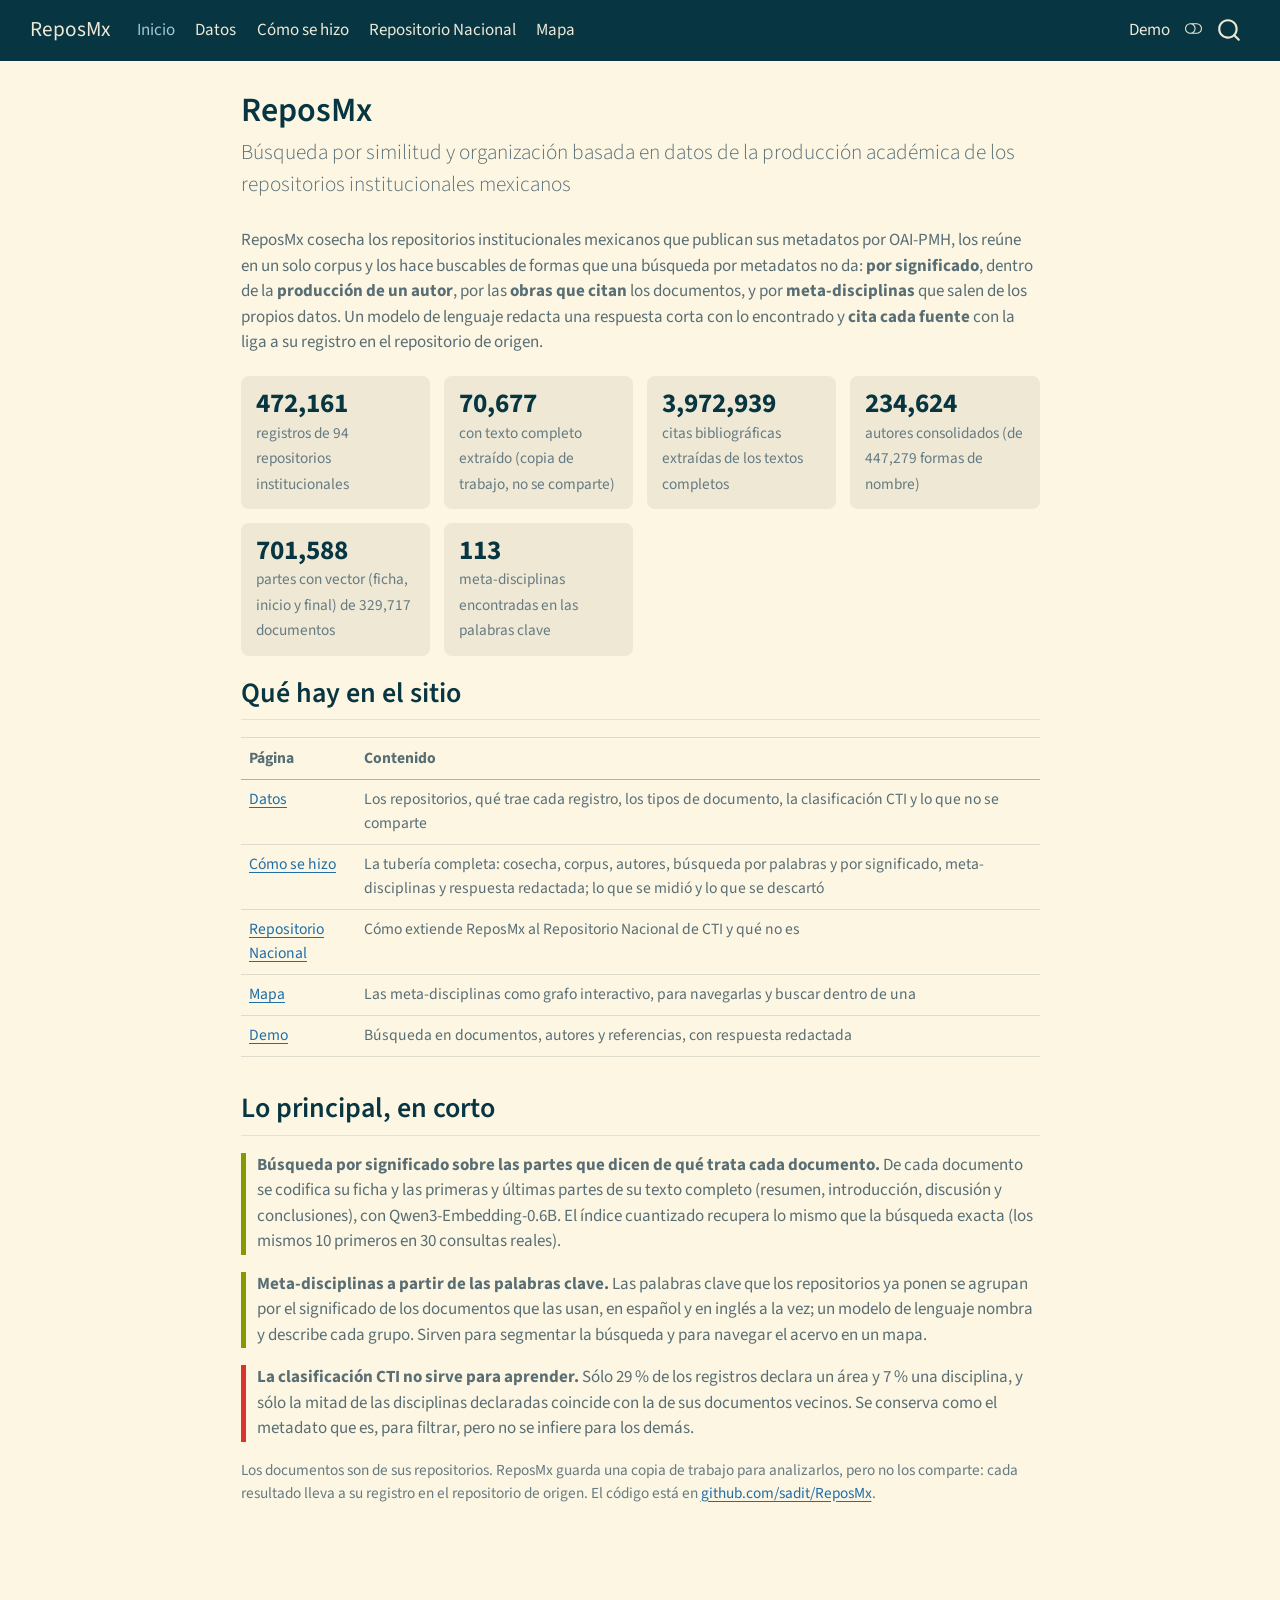
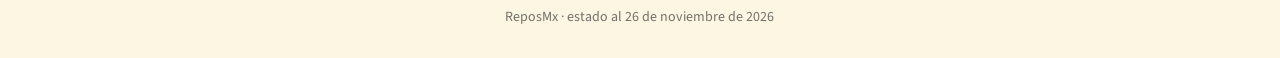
==== index.html @ 7aa60703 "Primera versión del sitio" ====
<!DOCTYPE html>
<html xmlns="http://www.w3.org/1999/xhtml" lang="es" xml:lang="es"><head>

<meta charset="utf-8">
<meta name="generator" content="quarto-1.9.38">

<meta name="viewport" content="width=device-width, initial-scale=1.0, user-scalable=yes">


<title>ReposMx</title>
<style>
/* Default styles provided by pandoc.
** See https://pandoc.org/MANUAL.html#variables-for-html for config info.
*/
code{white-space: pre-wrap;}
span.smallcaps{font-variant: small-caps;}
div.columns{display: flex; gap: min(4vw, 1.5em);}
div.column{flex: auto; overflow-x: auto;}
div.hanging-indent{margin-left: 1.5em; text-indent: -1.5em;}
ul.task-list{list-style: none;}
ul.task-list li input[type="checkbox"] {
  width: 0.8em;
  margin: 0 0.8em 0.2em -1em; /* quarto-specific, see https://github.com/quarto-dev/quarto-cli/issues/4556 */ 
  vertical-align: middle;
}
</style>


<script src="site_libs/quarto-nav/quarto-nav.js"></script>
<script src="site_libs/quarto-nav/headroom.min.js"></script>
<script src="site_libs/clipboard/clipboard.min.js"></script>
<script src="site_libs/quarto-search/autocomplete.umd.js"></script>
<script src="site_libs/quarto-search/fuse.min.js"></script>
<script src="site_libs/quarto-search/quarto-search.js"></script>
<meta name="quarto:offset" content="./">
<script src="site_libs/quarto-html/quarto.js" type="module"></script>
<script src="site_libs/quarto-html/tabsets/tabsets.js" type="module"></script>
<script src="site_libs/quarto-html/popper.min.js"></script>
<script src="site_libs/quarto-html/tippy.umd.min.js"></script>
<script src="site_libs/quarto-html/anchor.min.js"></script>
<link href="site_libs/quarto-html/tippy.css" rel="stylesheet">
<link href="site_libs/quarto-html/quarto-syntax-highlighting-15634bcf2e68342d4ad2dfa704d543f6.css" rel="stylesheet" class="quarto-color-scheme" id="quarto-text-highlighting-styles">
<link href="site_libs/quarto-html/quarto-syntax-highlighting-dark-0a6b7249c26820e032cb0bd839ff02b1.css" rel="stylesheet" class="quarto-color-scheme quarto-color-alternate" id="quarto-text-highlighting-styles">
<link href="site_libs/quarto-html/quarto-syntax-highlighting-15634bcf2e68342d4ad2dfa704d543f6.css" rel="stylesheet" class="quarto-color-scheme-extra" id="quarto-text-highlighting-styles">
<script src="site_libs/bootstrap/bootstrap.min.js"></script>
<link href="site_libs/bootstrap/bootstrap-icons.css" rel="stylesheet">
<link href="site_libs/bootstrap/bootstrap-30e3431ae5cbac7a5cb1fd616ab7c00b.min.css" rel="stylesheet" append-hash="true" class="quarto-color-scheme" id="quarto-bootstrap" data-mode="light">
<link href="site_libs/bootstrap/bootstrap-dark-85dbe192ee8f6afe00700f0bc14ac85f.min.css" rel="stylesheet" append-hash="true" class="quarto-color-scheme quarto-color-alternate" id="quarto-bootstrap" data-mode="dark">
<link href="site_libs/bootstrap/bootstrap-30e3431ae5cbac7a5cb1fd616ab7c00b.min.css" rel="stylesheet" append-hash="true" class="quarto-color-scheme-extra" id="quarto-bootstrap" data-mode="light">
<script id="quarto-search-options" type="application/json">{
  "location": "navbar",
  "copy-button": false,
  "collapse-after": 3,
  "panel-placement": "end",
  "type": "overlay",
  "limit": 50,
  "keyboard-shortcut": [
    "f",
    "/",
    "s"
  ],
  "show-item-context": false,
  "language": {
    "search-no-results-text": "No se han encontrado resultados",
    "search-matching-documents-text": "documentos encontrados",
    "search-copy-link-title": "Copiar el enlace en la búsqueda",
    "search-hide-matches-text": "Ocultar resultados adicionales",
    "search-more-match-text": "resultado adicional en este documento",
    "search-more-matches-text": "resultados adicionales en este documento",
    "search-clear-button-title": "Borrar",
    "search-text-placeholder": "",
    "search-detached-cancel-button-title": "Cancelar",
    "search-submit-button-title": "Enviar",
    "search-label": "Buscar"
  }
}</script>


</head>

<body class="nav-fixed fullcontent quarto-light"><script id="quarto-html-before-body" type="application/javascript">
    const toggleBodyColorMode = (bsSheetEl) => {
      const mode = bsSheetEl.getAttribute("data-mode");
      const bodyEl = window.document.querySelector("body");
      if (mode === "dark") {
        bodyEl.classList.add("quarto-dark");
        bodyEl.classList.remove("quarto-light");
      } else {
        bodyEl.classList.add("quarto-light");
        bodyEl.classList.remove("quarto-dark");
      }
    }
    const toggleBodyColorPrimary = () => {
      const bsSheetEl = window.document.querySelector("link#quarto-bootstrap:not([rel=disabled-stylesheet])");
      if (bsSheetEl) {
        toggleBodyColorMode(bsSheetEl);
      }
    }
    const setColorSchemeToggle = (alternate) => {
      const toggles = window.document.querySelectorAll('.quarto-color-scheme-toggle');
      for (let i=0; i < toggles.length; i++) {
        const toggle = toggles[i];
        if (toggle) {
          if (alternate) {
            toggle.classList.add("alternate");
          } else {
            toggle.classList.remove("alternate");
          }
        }
      }
    };
    const toggleColorMode = (alternate) => {
      // Switch the stylesheets
      const primaryStylesheets = window.document.querySelectorAll('link.quarto-color-scheme:not(.quarto-color-alternate)');
      const alternateStylesheets = window.document.querySelectorAll('link.quarto-color-scheme.quarto-color-alternate');
      manageTransitions('#quarto-margin-sidebar .nav-link', false);
      if (alternate) {
        // note: dark is layered on light, we don't disable primary!
        enableStylesheet(alternateStylesheets);
        for (const sheetNode of alternateStylesheets) {
          if (sheetNode.id === "quarto-bootstrap") {
            toggleBodyColorMode(sheetNode);
          }
        }
      } else {
        disableStylesheet(alternateStylesheets);
        enableStylesheet(primaryStylesheets)
        toggleBodyColorPrimary();
      }
      manageTransitions('#quarto-margin-sidebar .nav-link', true);
      // Switch the toggles
      setColorSchemeToggle(alternate)
      // Hack to workaround the fact that safari doesn't
      // properly recolor the scrollbar when toggling (#1455)
      if (navigator.userAgent.indexOf('Safari') > 0 && navigator.userAgent.indexOf('Chrome') == -1) {
        manageTransitions("body", false);
        window.scrollTo(0, 1);
        setTimeout(() => {
          window.scrollTo(0, 0);
          manageTransitions("body", true);
        }, 40);
      }
    }
    const disableStylesheet = (stylesheets) => {
      for (let i=0; i < stylesheets.length; i++) {
        const stylesheet = stylesheets[i];
        stylesheet.rel = 'disabled-stylesheet';
      }
    }
    const enableStylesheet = (stylesheets) => {
      for (let i=0; i < stylesheets.length; i++) {
        const stylesheet = stylesheets[i];
        if(stylesheet.rel !== 'stylesheet') { // for Chrome, which will still FOUC without this check
          stylesheet.rel = 'stylesheet';
        }
      }
    }
    const manageTransitions = (selector, allowTransitions) => {
      const els = window.document.querySelectorAll(selector);
      for (let i=0; i < els.length; i++) {
        const el = els[i];
        if (allowTransitions) {
          el.classList.remove('notransition');
        } else {
          el.classList.add('notransition');
        }
      }
    }
    const isFileUrl = () => {
      return window.location.protocol === 'file:';
    }
    const hasAlternateSentinel = () => {
      let styleSentinel = getColorSchemeSentinel();
      if (styleSentinel !== null) {
        return styleSentinel === "alternate";
      } else {
        return false;
      }
    }
    const setStyleSentinel = (alternate) => {
      const value = alternate ? "alternate" : "default";
      if (!isFileUrl()) {
        window.localStorage.setItem("quarto-color-scheme", value);
      } else {
        localAlternateSentinel = value;
      }
    }
    const getColorSchemeSentinel = () => {
      if (!isFileUrl()) {
        const storageValue = window.localStorage.getItem("quarto-color-scheme");
        return storageValue != null ? storageValue : localAlternateSentinel;
      } else {
        return localAlternateSentinel;
      }
    }
    const toggleGiscusIfUsed = (isAlternate, darkModeDefault) => {
      const baseTheme = document.querySelector('#giscus-base-theme')?.value ?? 'light';
      const alternateTheme = document.querySelector('#giscus-alt-theme')?.value ?? 'dark';
      let newTheme = '';
      if(authorPrefersDark) {
        newTheme = isAlternate ? baseTheme : alternateTheme;
      } else {
        newTheme = isAlternate ? alternateTheme : baseTheme;
      }
      const changeGiscusTheme = () => {
        // From: https://github.com/giscus/giscus/issues/336
        const sendMessage = (message) => {
          const iframe = document.querySelector('iframe.giscus-frame');
          if (!iframe) return;
          iframe.contentWindow.postMessage({ giscus: message }, 'https://giscus.app');
        }
        sendMessage({
          setConfig: {
            theme: newTheme
          }
        });
      }
      const isGiscussLoaded = window.document.querySelector('iframe.giscus-frame') !== null;
      if (isGiscussLoaded) {
        changeGiscusTheme();
      }
    };
    const authorPrefersDark = false;
    const darkModeDefault = authorPrefersDark;
      document.querySelector('link#quarto-text-highlighting-styles.quarto-color-scheme-extra').rel = 'disabled-stylesheet';
      document.querySelector('link#quarto-bootstrap.quarto-color-scheme-extra').rel = 'disabled-stylesheet';
    let localAlternateSentinel = darkModeDefault ? 'alternate' : 'default';
    // Dark / light mode switch
    window.quartoToggleColorScheme = () => {
      // Read the current dark / light value
      let toAlternate = !hasAlternateSentinel();
      toggleColorMode(toAlternate);
      setStyleSentinel(toAlternate);
      toggleGiscusIfUsed(toAlternate, darkModeDefault);
      window.dispatchEvent(new Event('resize'));
    };
    // Switch to dark mode if need be
    if (hasAlternateSentinel()) {
      toggleColorMode(true);
    } else {
      toggleColorMode(false);
    }
  </script>

<div id="quarto-search-results"></div>
  <header id="quarto-header" class="headroom fixed-top">
    <nav class="navbar navbar-expand-lg " data-bs-theme="dark">
      <div class="navbar-container container-fluid">
      <div class="navbar-brand-container mx-auto">
    <a class="navbar-brand" href="./index.html">
    <span class="navbar-title">ReposMx</span>
    </a>
  </div>
            <div id="quarto-search" class="" title="Buscar"></div>
          <button class="navbar-toggler" type="button" data-bs-toggle="collapse" data-bs-target="#navbarCollapse" aria-controls="navbarCollapse" role="menu" aria-expanded="false" aria-label="Navegación de palanca" onclick="if (window.quartoToggleHeadroom) { window.quartoToggleHeadroom(); }">
  <span class="navbar-toggler-icon"></span>
</button>
          <div class="collapse navbar-collapse" id="navbarCollapse">
            <ul class="navbar-nav navbar-nav-scroll me-auto">
  <li class="nav-item">
    <a class="nav-link active" href="./index.html" aria-current="page"> 
<span class="menu-text">Inicio</span></a>
  </li>  
  <li class="nav-item">
    <a class="nav-link" href="./datos.html"> 
<span class="menu-text">Datos</span></a>
  </li>  
  <li class="nav-item">
    <a class="nav-link" href="./metodo.html"> 
<span class="menu-text">Cómo se hizo</span></a>
  </li>  
  <li class="nav-item">
    <a class="nav-link" href="./repositorio-nacional.html"> 
<span class="menu-text">Repositorio Nacional</span></a>
  </li>  
  <li class="nav-item">
    <a class="nav-link" href="./mapa.html"> 
<span class="menu-text">Mapa</span></a>
  </li>  
</ul>
            <ul class="navbar-nav navbar-nav-scroll ms-auto">
  <li class="nav-item">
    <a class="nav-link" href="https://github.com/sadit/ReposMx/tree/master/web"> 
<span class="menu-text">Demo</span></a>
  </li>  
</ul>
          </div> <!-- /navcollapse -->
            <div class="quarto-navbar-tools">
  <a href="" class="quarto-color-scheme-toggle quarto-navigation-tool  px-1" onclick="window.quartoToggleColorScheme(); return false;" title="Alternar modo oscuro"><i class="bi"></i></a>
</div>
      </div> <!-- /container-fluid -->
    </nav>
</header>
<!-- content -->
<div id="quarto-content" class="quarto-container page-columns page-rows-contents page-layout-article page-navbar">
<!-- sidebar -->
<!-- margin-sidebar -->
    
<!-- main -->
<main class="content" id="quarto-document-content">


<header id="title-block-header" class="quarto-title-block default">
<div class="quarto-title">
<h1 class="title">ReposMx</h1>
<p class="subtitle lead">Búsqueda por similitud y organización basada en datos de la producción académica de los repositorios institucionales mexicanos</p>
</div>



<div class="quarto-title-meta">

    
  
    
  </div>
  


</header>


<p>ReposMx cosecha los repositorios institucionales mexicanos que publican sus metadatos por OAI-PMH, los reúne en un solo corpus y los hace buscables de formas que una búsqueda por metadatos no da: <strong>por significado</strong>, dentro de la <strong>producción de un autor</strong>, por las <strong>obras que citan</strong> los documentos, y por <strong>meta-disciplinas</strong> que salen de los propios datos. Un modelo de lenguaje redacta una respuesta corta con lo encontrado y <strong>cita cada fuente</strong> con la liga a su registro en el repositorio de origen.</p>
<div class="cifras">
<div>
<strong>472,161</strong><span>registros de 94 repositorios institucionales</span>
</div>
<div>
<strong>70,677</strong><span>con texto completo extraído (copia de trabajo, no se comparte)</span>
</div>
<div>
<strong>3,972,939</strong><span>citas bibliográficas extraídas de los textos completos</span>
</div>
<div>
<strong>234,624</strong><span>autores consolidados (de 447,279 formas de nombre)</span>
</div>
<div>
<strong>701,588</strong><span>partes con vector (ficha, inicio y final) de 329,717 documentos</span>
</div>
<div>
<strong>113</strong><span>meta-disciplinas encontradas en las palabras clave</span>
</div>
</div>
<section id="qué-hay-en-el-sitio" class="level2">
<h2 class="anchored" data-anchor-id="qué-hay-en-el-sitio">Qué hay en el sitio</h2>
<table class="caption-top table">
<thead>
<tr class="header">
<th>Página</th>
<th>Contenido</th>
</tr>
</thead>
<tbody>
<tr class="odd">
<td><a href="./datos.html">Datos</a></td>
<td>Los repositorios, qué trae cada registro, los tipos de documento, la clasificación CTI y lo que no se comparte</td>
</tr>
<tr class="even">
<td><a href="./metodo.html">Cómo se hizo</a></td>
<td>La tubería completa: cosecha, corpus, autores, búsqueda por palabras y por significado, meta-disciplinas y respuesta redactada; lo que se midió y lo que se descartó</td>
</tr>
<tr class="odd">
<td><a href="./repositorio-nacional.html">Repositorio Nacional</a></td>
<td>Cómo extiende ReposMx al Repositorio Nacional de CTI y qué no es</td>
</tr>
<tr class="even">
<td><a href="./mapa.html">Mapa</a></td>
<td>Las meta-disciplinas como grafo interactivo, para navegarlas y buscar dentro de una</td>
</tr>
<tr class="odd">
<td><a href="https://github.com/sadit/ReposMx/tree/master/web">Demo</a></td>
<td>Búsqueda en documentos, autores y referencias, con respuesta redactada</td>
</tr>
</tbody>
</table>
</section>
<section id="lo-principal-en-corto" class="level2">
<h2 class="anchored" data-anchor-id="lo-principal-en-corto">Lo principal, en corto</h2>
<div class="sirve">
<p><strong>Búsqueda por significado sobre las partes que dicen de qué trata cada documento.</strong> De cada documento se codifica su ficha y las primeras y últimas partes de su texto completo (resumen, introducción, discusión y conclusiones), con Qwen3-Embedding-0.6B. El índice cuantizado recupera lo mismo que la búsqueda exacta (los mismos 10 primeros en 30 consultas reales).</p>
</div>
<div class="sirve">
<p><strong>Meta-disciplinas a partir de las palabras clave.</strong> Las palabras clave que los repositorios ya ponen se agrupan por el significado de los documentos que las usan, en español y en inglés a la vez; un modelo de lenguaje nombra y describe cada grupo. Sirven para segmentar la búsqueda y para navegar el acervo en un mapa.</p>
</div>
<div class="nosirve">
<p><strong>La clasificación CTI no sirve para aprender.</strong> Sólo 29 % de los registros declara un área y 7 % una disciplina, y sólo la mitad de las disciplinas declaradas coincide con la de sus documentos vecinos. Se conserva como el metadato que es, para filtrar, pero no se infiere para los demás.</p>
</div>
<div class="nota">
<p>Los documentos son de sus repositorios. ReposMx guarda una copia de trabajo para analizarlos, pero no los comparte: cada resultado lleva a su registro en el repositorio de origen. El código está en <a href="https://github.com/sadit/ReposMx">github.com/sadit/ReposMx</a>.</p>
</div>


</section>

</main> <!-- /main -->
<script id="quarto-html-after-body" type="application/javascript">
  window.document.addEventListener("DOMContentLoaded", function (event) {
    // Ensure there is a toggle, if there isn't float one in the top right
    if (window.document.querySelector('.quarto-color-scheme-toggle') === null) {
      const a = window.document.createElement('a');
      a.classList.add('top-right');
      a.classList.add('quarto-color-scheme-toggle');
      a.href = "";
      a.onclick = function() { try { window.quartoToggleColorScheme(); } catch {} return false; };
      const i = window.document.createElement("i");
      i.classList.add('bi');
      a.appendChild(i);
      window.document.body.appendChild(a);
    }
    setColorSchemeToggle(hasAlternateSentinel())
    const icon = "";
    const anchorJS = new window.AnchorJS();
    anchorJS.options = {
      placement: 'right',
      icon: icon
    };
    anchorJS.add('.anchored');
    const isCodeAnnotation = (el) => {
      for (const clz of el.classList) {
        if (clz.startsWith('code-annotation-')) {                     
          return true;
        }
      }
      return false;
    }
    const onCopySuccess = function(e) {
      // button target
      const button = e.trigger;
      // don't keep focus
      button.blur();
      // flash "checked"
      button.classList.add('code-copy-button-checked');
      var currentTitle = button.getAttribute("title");
      button.setAttribute("title", "Copiado");
      let tooltip;
      if (window.bootstrap) {
        button.setAttribute("data-bs-toggle", "tooltip");
        button.setAttribute("data-bs-placement", "left");
        button.setAttribute("data-bs-title", "Copiado");
        tooltip = new bootstrap.Tooltip(button, 
          { trigger: "manual", 
            customClass: "code-copy-button-tooltip",
            offset: [0, -8]});
        tooltip.show();    
      }
      setTimeout(function() {
        if (tooltip) {
          tooltip.hide();
          button.removeAttribute("data-bs-title");
          button.removeAttribute("data-bs-toggle");
          button.removeAttribute("data-bs-placement");
        }
        button.setAttribute("title", currentTitle);
        button.classList.remove('code-copy-button-checked');
      }, 1000);
      // clear code selection
      e.clearSelection();
    }
    const getTextToCopy = function(trigger) {
      const outerScaffold = trigger.parentElement.cloneNode(true);
      const codeEl = outerScaffold.querySelector('code');
      for (const childEl of codeEl.children) {
        if (isCodeAnnotation(childEl)) {
          childEl.remove();
        }
      }
      return codeEl.innerText;
    }
    const clipboard = new window.ClipboardJS('.code-copy-button:not([data-in-quarto-modal])', {
      text: getTextToCopy
    });
    clipboard.on('success', onCopySuccess);
    if (window.document.getElementById('quarto-embedded-source-code-modal')) {
      const clipboardModal = new window.ClipboardJS('.code-copy-button[data-in-quarto-modal]', {
        text: getTextToCopy,
        container: window.document.getElementById('quarto-embedded-source-code-modal')
      });
      clipboardModal.on('success', onCopySuccess);
    }
      var localhostRegex = new RegExp(/^(?:http|https):\/\/localhost\:?[0-9]*\//);
      var mailtoRegex = new RegExp(/^mailto:/);
        var filterRegex = new RegExp("https:\/\/sadit\.github\.io\/ReposMx\/");
      var isInternal = (href) => {
          return filterRegex.test(href) || localhostRegex.test(href) || mailtoRegex.test(href);
      }
      // Inspect non-navigation links and adorn them if external
     var links = window.document.querySelectorAll('a[href]:not(.nav-link):not(.navbar-brand):not(.toc-action):not(.sidebar-link):not(.sidebar-item-toggle):not(.pagination-link):not(.no-external):not([aria-hidden]):not(.dropdown-item):not(.quarto-navigation-tool):not(.about-link)');
      for (var i=0; i<links.length; i++) {
        const link = links[i];
        if (!isInternal(link.href)) {
          // undo the damage that might have been done by quarto-nav.js in the case of
          // links that we want to consider external
          if (link.dataset.originalHref !== undefined) {
            link.href = link.dataset.originalHref;
          }
        }
      }
    function tippyHover(el, contentFn, onTriggerFn, onUntriggerFn) {
      const config = {
        allowHTML: true,
        maxWidth: 500,
        delay: 100,
        arrow: false,
        appendTo: function(el) {
            return el.parentElement;
        },
        interactive: true,
        interactiveBorder: 10,
        theme: 'quarto',
        placement: 'bottom-start',
      };
      if (contentFn) {
        config.content = contentFn;
      }
      if (onTriggerFn) {
        config.onTrigger = onTriggerFn;
      }
      if (onUntriggerFn) {
        config.onUntrigger = onUntriggerFn;
      }
      window.tippy(el, config); 
    }
    const noterefs = window.document.querySelectorAll('a[role="doc-noteref"]');
    for (var i=0; i<noterefs.length; i++) {
      const ref = noterefs[i];
      tippyHover(ref, function() {
        // use id or data attribute instead here
        let href = ref.getAttribute('data-footnote-href') || ref.getAttribute('href');
        try { href = new URL(href).hash; } catch {}
        const id = href.replace(/^#\/?/, "");
        const note = window.document.getElementById(id);
        if (note) {
          return note.innerHTML;
        } else {
          return "";
        }
      });
    }
    const xrefs = window.document.querySelectorAll('a.quarto-xref');
    const processXRef = (id, note) => {
      // Strip column container classes
      const stripColumnClz = (el) => {
        el.classList.remove("page-full", "page-columns");
        if (el.children) {
          for (const child of el.children) {
            stripColumnClz(child);
          }
        }
      }
      stripColumnClz(note)
      if (id === null || id.startsWith('sec-')) {
        // Special case sections, only their first couple elements
        const container = document.createElement("div");
        if (note.children && note.children.length > 2) {
          container.appendChild(note.children[0].cloneNode(true));
          for (let i = 1; i < note.children.length; i++) {
            const child = note.children[i];
            if (child.tagName === "P" && child.innerText === "") {
              continue;
            } else {
              container.appendChild(child.cloneNode(true));
              break;
            }
          }
          if (window.Quarto?.typesetMath) {
            window.Quarto.typesetMath(container);
          }
          return container.innerHTML
        } else {
          if (window.Quarto?.typesetMath) {
            window.Quarto.typesetMath(note);
          }
          return note.innerHTML;
        }
      } else {
        // Remove any anchor links if they are present
        const anchorLink = note.querySelector('a.anchorjs-link');
        if (anchorLink) {
          anchorLink.remove();
        }
        if (window.Quarto?.typesetMath) {
          window.Quarto.typesetMath(note);
        }
        if (note.classList.contains("callout")) {
          return note.outerHTML;
        } else {
          return note.innerHTML;
        }
      }
    }
    for (var i=0; i<xrefs.length; i++) {
      const xref = xrefs[i];
      tippyHover(xref, undefined, function(instance) {
        instance.disable();
        let url = xref.getAttribute('href');
        let hash = undefined; 
        if (url.startsWith('#')) {
          hash = url;
        } else {
          try { hash = new URL(url).hash; } catch {}
        }
        if (hash) {
          const id = hash.replace(/^#\/?/, "");
          const note = window.document.getElementById(id);
          if (note !== null) {
            try {
              const html = processXRef(id, note.cloneNode(true));
              instance.setContent(html);
            } finally {
              instance.enable();
              instance.show();
            }
          } else {
            // See if we can fetch this
            fetch(url.split('#')[0])
            .then(res => res.text())
            .then(html => {
              const parser = new DOMParser();
              const htmlDoc = parser.parseFromString(html, "text/html");
              const note = htmlDoc.getElementById(id);
              if (note !== null) {
                const html = processXRef(id, note);
                instance.setContent(html);
              } 
            }).finally(() => {
              instance.enable();
              instance.show();
            });
          }
        } else {
          // See if we can fetch a full url (with no hash to target)
          // This is a special case and we should probably do some content thinning / targeting
          fetch(url)
          .then(res => res.text())
          .then(html => {
            const parser = new DOMParser();
            const htmlDoc = parser.parseFromString(html, "text/html");
            const note = htmlDoc.querySelector('main.content');
            if (note !== null) {
              // This should only happen for chapter cross references
              // (since there is no id in the URL)
              // remove the first header
              if (note.children.length > 0 && note.children[0].tagName === "HEADER") {
                note.children[0].remove();
              }
              const html = processXRef(null, note);
              instance.setContent(html);
            } 
          }).finally(() => {
            instance.enable();
            instance.show();
          });
        }
      }, function(instance) {
      });
    }
        let selectedAnnoteEl;
        const selectorForAnnotation = ( cell, annotation) => {
          let cellAttr = 'data-code-cell="' + cell + '"';
          let lineAttr = 'data-code-annotation="' +  annotation + '"';
          const selector = 'span[' + cellAttr + '][' + lineAttr + ']';
          return selector;
        }
        const selectCodeLines = (annoteEl) => {
          const doc = window.document;
          const targetCell = annoteEl.getAttribute("data-target-cell");
          const targetAnnotation = annoteEl.getAttribute("data-target-annotation");
          const annoteSpan = window.document.querySelector(selectorForAnnotation(targetCell, targetAnnotation));
          const lines = annoteSpan.getAttribute("data-code-lines").split(",");
          const lineIds = lines.map((line) => {
            return targetCell + "-" + line;
          })
          let top = null;
          let height = null;
          let parent = null;
          if (lineIds.length > 0) {
              //compute the position of the single el (top and bottom and make a div)
              const el = window.document.getElementById(lineIds[0]);
              top = el.offsetTop;
              height = el.offsetHeight;
              parent = el.parentElement.parentElement;
            if (lineIds.length > 1) {
              const lastEl = window.document.getElementById(lineIds[lineIds.length - 1]);
              const bottom = lastEl.offsetTop + lastEl.offsetHeight;
              height = bottom - top;
            }
            if (top !== null && height !== null && parent !== null) {
              // cook up a div (if necessary) and position it 
              let div = window.document.getElementById("code-annotation-line-highlight");
              if (div === null) {
                div = window.document.createElement("div");
                div.setAttribute("id", "code-annotation-line-highlight");
                div.style.position = 'absolute';
                parent.appendChild(div);
              }
              div.style.top = top - 2 + "px";
              div.style.height = height + 4 + "px";
              div.style.left = 0;
              let gutterDiv = window.document.getElementById("code-annotation-line-highlight-gutter");
              if (gutterDiv === null) {
                gutterDiv = window.document.createElement("div");
                gutterDiv.setAttribute("id", "code-annotation-line-highlight-gutter");
                gutterDiv.style.position = 'absolute';
                const codeCell = window.document.getElementById(targetCell);
                const gutter = codeCell.querySelector('.code-annotation-gutter');
                gutter.appendChild(gutterDiv);
              }
              gutterDiv.style.top = top - 2 + "px";
              gutterDiv.style.height = height + 4 + "px";
            }
            selectedAnnoteEl = annoteEl;
          }
        };
        const unselectCodeLines = () => {
          const elementsIds = ["code-annotation-line-highlight", "code-annotation-line-highlight-gutter"];
          elementsIds.forEach((elId) => {
            const div = window.document.getElementById(elId);
            if (div) {
              div.remove();
            }
          });
          selectedAnnoteEl = undefined;
        };
          // Handle positioning of the toggle
      window.addEventListener(
        "resize",
        throttle(() => {
          elRect = undefined;
          if (selectedAnnoteEl) {
            selectCodeLines(selectedAnnoteEl);
          }
        }, 10)
      );
      function throttle(fn, ms) {
      let throttle = false;
      let timer;
        return (...args) => {
          if(!throttle) { // first call gets through
              fn.apply(this, args);
              throttle = true;
          } else { // all the others get throttled
              if(timer) clearTimeout(timer); // cancel #2
              timer = setTimeout(() => {
                fn.apply(this, args);
                timer = throttle = false;
              }, ms);
          }
        };
      }
        // Attach click handler to the DT
        const annoteDls = window.document.querySelectorAll('dt[data-target-cell]');
        for (const annoteDlNode of annoteDls) {
          annoteDlNode.addEventListener('click', (event) => {
            const clickedEl = event.target;
            if (clickedEl !== selectedAnnoteEl) {
              unselectCodeLines();
              const activeEl = window.document.querySelector('dt[data-target-cell].code-annotation-active');
              if (activeEl) {
                activeEl.classList.remove('code-annotation-active');
              }
              selectCodeLines(clickedEl);
              clickedEl.classList.add('code-annotation-active');
            } else {
              // Unselect the line
              unselectCodeLines();
              clickedEl.classList.remove('code-annotation-active');
            }
          });
        }
    const findCites = (el) => {
      const parentEl = el.parentElement;
      if (parentEl) {
        const cites = parentEl.dataset.cites;
        if (cites) {
          return {
            el,
            cites: cites.split(' ')
          };
        } else {
          return findCites(el.parentElement)
        }
      } else {
        return undefined;
      }
    };
    var bibliorefs = window.document.querySelectorAll('a[role="doc-biblioref"]');
    for (var i=0; i<bibliorefs.length; i++) {
      const ref = bibliorefs[i];
      const citeInfo = findCites(ref);
      if (citeInfo) {
        tippyHover(citeInfo.el, function() {
          var popup = window.document.createElement('div');
          citeInfo.cites.forEach(function(cite) {
            var citeDiv = window.document.createElement('div');
            citeDiv.classList.add('hanging-indent');
            citeDiv.classList.add('csl-entry');
            var biblioDiv = window.document.getElementById('ref-' + cite);
            if (biblioDiv) {
              citeDiv.innerHTML = biblioDiv.innerHTML;
            }
            popup.appendChild(citeDiv);
          });
          return popup.innerHTML;
        });
      }
    }
  });
  </script>
</div> <!-- /content -->
<footer class="footer">
  <div class="nav-footer">
    <div class="nav-footer-left">
      &nbsp;
    </div>   
    <div class="nav-footer-center">
<p>ReposMx · estado al 26 de noviembre de 2026</p>
</div>
    <div class="nav-footer-right">
      &nbsp;
    </div>
  </div>
</footer>




</body></html>
---- site_libs/quarto-html/tippy.css ----
.tippy-box[data-animation=fade][data-state=hidden]{opacity:0}[data-tippy-root]{max-width:calc(100vw - 10px)}.tippy-box{position:relative;background-color:#333;color:#fff;border-radius:4px;font-size:14px;line-height:1.4;white-space:normal;outline:0;transition-property:transform,visibility,opacity}.tippy-box[data-placement^=top]>.tippy-arrow{bottom:0}.tippy-box[data-placement^=top]>.tippy-arrow:before{bottom:-7px;left:0;border-width:8px 8px 0;border-top-color:initial;transform-origin:center top}.tippy-box[data-placement^=bottom]>.tippy-arrow{top:0}.tippy-box[data-placement^=bottom]>.tippy-arrow:before{top:-7px;left:0;border-width:0 8px 8px;border-bottom-color:initial;transform-origin:center bottom}.tippy-box[data-placement^=left]>.tippy-arrow{right:0}.tippy-box[data-placement^=left]>.tippy-arrow:before{border-width:8px 0 8px 8px;border-left-color:initial;right:-7px;transform-origin:center left}.tippy-box[data-placement^=right]>.tippy-arrow{left:0}.tippy-box[data-placement^=right]>.tippy-arrow:before{left:-7px;border-width:8px 8px 8px 0;border-right-color:initial;transform-origin:center right}.tippy-box[data-inertia][data-state=visible]{transition-timing-function:cubic-bezier(.54,1.5,.38,1.11)}.tippy-arrow{width:16px;height:16px;color:#333}.tippy-arrow:before{content:"";position:absolute;border-color:transparent;border-style:solid}.tippy-content{position:relative;padding:5px 9px;z-index:1}
---- site_libs/quarto-html/quarto-syntax-highlighting-15634bcf2e68342d4ad2dfa704d543f6.css ----
/* quarto syntax highlight colors */
:root {
  --quarto-hl-ot-color: #003B4F;
  --quarto-hl-at-color: #657422;
  --quarto-hl-ss-color: #20794D;
  --quarto-hl-an-color: #5E5E5E;
  --quarto-hl-fu-color: #4758AB;
  --quarto-hl-st-color: #20794D;
  --quarto-hl-cf-color: #003B4F;
  --quarto-hl-op-color: #5E5E5E;
  --quarto-hl-er-color: #AD0000;
  --quarto-hl-bn-color: #AD0000;
  --quarto-hl-al-color: #AD0000;
  --quarto-hl-va-color: #111111;
  --quarto-hl-bu-color: inherit;
  --quarto-hl-ex-color: inherit;
  --quarto-hl-pp-color: #AD0000;
  --quarto-hl-in-color: #5E5E5E;
  --quarto-hl-vs-color: #20794D;
  --quarto-hl-wa-color: #5E5E5E;
  --quarto-hl-do-color: #5E5E5E;
  --quarto-hl-im-color: #00769E;
  --quarto-hl-ch-color: #20794D;
  --quarto-hl-dt-color: #AD0000;
  --quarto-hl-fl-color: #AD0000;
  --quarto-hl-co-color: #5E5E5E;
  --quarto-hl-cv-color: #5E5E5E;
  --quarto-hl-cn-color: #8f5902;
  --quarto-hl-sc-color: #5E5E5E;
  --quarto-hl-dv-color: #AD0000;
  --quarto-hl-kw-color: #003B4F;
}

/* other quarto variables */
:root {
  --quarto-font-monospace: SFMono-Regular, Menlo, Monaco, Consolas, "Liberation Mono", "Courier New", monospace;
}

/* syntax highlight based on Pandoc's rules */
pre > code.sourceCode > span {
  color: #003B4F;
}

code.sourceCode > span {
  color: #003B4F;
}

div.sourceCode,
div.sourceCode pre.sourceCode {
  color: #003B4F;
}

/* Normal */
code span {
  color: #003B4F;
}

/* Alert */
code span.al {
  color: #AD0000;
  font-style: inherit;
}

/* Annotation */
code span.an {
  color: #5E5E5E;
  font-style: inherit;
}

/* Attribute */
code span.at {
  color: #657422;
  font-style: inherit;
}

/* BaseN */
code span.bn {
  color: #AD0000;
  font-style: inherit;
}

/* BuiltIn */
code span.bu {
  font-style: inherit;
}

/* ControlFlow */
code span.cf {
  color: #003B4F;
  font-weight: bold;
  font-style: inherit;
}

/* Char */
code span.ch {
  color: #20794D;
  font-style: inherit;
}

/* Constant */
code span.cn {
  color: #8f5902;
  font-style: inherit;
}

/* Comment */
code span.co {
  color: #5E5E5E;
  font-style: inherit;
}

/* CommentVar */
code span.cv {
  color: #5E5E5E;
  font-style: italic;
}

/* Documentation */
code span.do {
  color: #5E5E5E;
  font-style: italic;
}

/* DataType */
code span.dt {
  color: #AD0000;
  font-style: inherit;
}

/* DecVal */
code span.dv {
  color: #AD0000;
  font-style: inherit;
}

/* Error */
code span.er {
  color: #AD0000;
  font-style: inherit;
}

/* Extension */
code span.ex {
  font-style: inherit;
}

/* Float */
code span.fl {
  color: #AD0000;
  font-style: inherit;
}

/* Function */
code span.fu {
  color: #4758AB;
  font-style: inherit;
}

/* Import */
code span.im {
  color: #00769E;
  font-style: inherit;
}

/* Information */
code span.in {
  color: #5E5E5E;
  font-style: inherit;
}

/* Keyword */
code span.kw {
  color: #003B4F;
  font-weight: bold;
  font-style: inherit;
}

/* Operator */
code span.op {
  color: #5E5E5E;
  font-style: inherit;
}

/* Other */
code span.ot {
  color: #003B4F;
  font-style: inherit;
}

/* Preprocessor */
code span.pp {
  color: #AD0000;
  font-style: inherit;
}

/* SpecialChar */
code span.sc {
  color: #5E5E5E;
  font-style: inherit;
}

/* SpecialString */
code span.ss {
  color: #20794D;
  font-style: inherit;
}

/* String */
code span.st {
  color: #20794D;
  font-style: inherit;
}

/* Variable */
code span.va {
  color: #111111;
  font-style: inherit;
}

/* VerbatimString */
code span.vs {
  color: #20794D;
  font-style: inherit;
}

/* Warning */
code span.wa {
  color: #5E5E5E;
  font-style: italic;
}

.prevent-inlining {
  content: "</";
}

/*# sourceMappingURL=f23921c56f73e400b49028c9186a1aa0.css.map */
---- site_libs/quarto-html/quarto-syntax-highlighting-dark-0a6b7249c26820e032cb0bd839ff02b1.css ----
/* quarto syntax highlight colors */
:root {
  --quarto-hl-al-color: #f07178;
  --quarto-hl-an-color: #d4d0ab;
  --quarto-hl-at-color: #00e0e0;
  --quarto-hl-bn-color: #d4d0ab;
  --quarto-hl-bu-color: #abe338;
  --quarto-hl-ch-color: #abe338;
  --quarto-hl-co-color: #f8f8f2;
  --quarto-hl-cv-color: #ffd700;
  --quarto-hl-cn-color: #ffd700;
  --quarto-hl-cf-color: #ffa07a;
  --quarto-hl-dt-color: #ffa07a;
  --quarto-hl-dv-color: #d4d0ab;
  --quarto-hl-do-color: #f8f8f2;
  --quarto-hl-er-color: #f07178;
  --quarto-hl-ex-color: #00e0e0;
  --quarto-hl-fl-color: #d4d0ab;
  --quarto-hl-fu-color: #ffa07a;
  --quarto-hl-im-color: #abe338;
  --quarto-hl-in-color: #d4d0ab;
  --quarto-hl-kw-color: #ffa07a;
  --quarto-hl-op-color: #ffa07a;
  --quarto-hl-ot-color: #00e0e0;
  --quarto-hl-pp-color: #dcc6e0;
  --quarto-hl-re-color: #00e0e0;
  --quarto-hl-sc-color: #abe338;
  --quarto-hl-ss-color: #abe338;
  --quarto-hl-st-color: #abe338;
  --quarto-hl-va-color: #00e0e0;
  --quarto-hl-vs-color: #abe338;
  --quarto-hl-wa-color: #dcc6e0;
}

/* other quarto variables */
:root {
  --quarto-font-monospace: SFMono-Regular, Menlo, Monaco, Consolas, "Liberation Mono", "Courier New", monospace;
}

/* syntax highlight based on Pandoc's rules */
pre > code.sourceCode > span {
  color: #f8f8f2;
}

code.sourceCode > span {
  color: #f8f8f2;
}

div.sourceCode,
div.sourceCode pre.sourceCode {
  color: #f8f8f2;
}

/* Normal */
code span {
  color: #f8f8f2;
}

/* Alert */
code span.al {
  color: #f07178;
}

/* Annotation */
code span.an {
  color: #d4d0ab;
}

/* Attribute */
code span.at {
  color: #00e0e0;
}

/* BaseN */
code span.bn {
  color: #d4d0ab;
}

/* BuiltIn */
code span.bu {
  color: #abe338;
}

/* ControlFlow */
code span.cf {
  font-weight: bold;
  color: #ffa07a;
}

/* Char */
code span.ch {
  color: #abe338;
}

/* Constant */
code span.cn {
  color: #ffd700;
}

/* Comment */
code span.co {
  font-style: italic;
  color: #f8f8f2;
}

/* CommentVar */
code span.cv {
  color: #ffd700;
}

/* Documentation */
code span.do {
  color: #f8f8f2;
}

/* DataType */
code span.dt {
  color: #ffa07a;
}

/* DecVal */
code span.dv {
  color: #d4d0ab;
}

/* Error */
code span.er {
  color: #f07178;
  text-decoration: underline;
}

/* Extension */
code span.ex {
  font-weight: bold;
  color: #00e0e0;
}

/* Float */
code span.fl {
  color: #d4d0ab;
}

/* Function */
code span.fu {
  color: #ffa07a;
}

/* Import */
code span.im {
  color: #abe338;
}

/* Information */
code span.in {
  color: #d4d0ab;
}

/* Keyword */
code span.kw {
  font-weight: bold;
  color: #ffa07a;
}

/* Operator */
code span.op {
  color: #ffa07a;
}

/* Other */
code span.ot {
  color: #00e0e0;
}

/* Preprocessor */
code span.pp {
  color: #dcc6e0;
}

/* RegionMarker */
code span.re {
  background-color: #f8f8f2;
  color: #00e0e0;
}

/* SpecialChar */
code span.sc {
  color: #abe338;
}

/* SpecialString */
code span.ss {
  color: #abe338;
}

/* String */
code span.st {
  color: #abe338;
}

/* Variable */
code span.va {
  color: #00e0e0;
}

/* VerbatimString */
code span.vs {
  color: #abe338;
}

/* Warning */
code span.wa {
  color: #dcc6e0;
}

.prevent-inlining {
  content: "</";
}

/*# sourceMappingURL=175367c052bafc98bd680af3479823f0.css.map */
---- site_libs/quarto-html/quarto-syntax-highlighting-15634bcf2e68342d4ad2dfa704d543f6.css ----
/* quarto syntax highlight colors */
:root {
  --quarto-hl-ot-color: #003B4F;
  --quarto-hl-at-color: #657422;
  --quarto-hl-ss-color: #20794D;
  --quarto-hl-an-color: #5E5E5E;
  --quarto-hl-fu-color: #4758AB;
  --quarto-hl-st-color: #20794D;
  --quarto-hl-cf-color: #003B4F;
  --quarto-hl-op-color: #5E5E5E;
  --quarto-hl-er-color: #AD0000;
  --quarto-hl-bn-color: #AD0000;
  --quarto-hl-al-color: #AD0000;
  --quarto-hl-va-color: #111111;
  --quarto-hl-bu-color: inherit;
  --quarto-hl-ex-color: inherit;
  --quarto-hl-pp-color: #AD0000;
  --quarto-hl-in-color: #5E5E5E;
  --quarto-hl-vs-color: #20794D;
  --quarto-hl-wa-color: #5E5E5E;
  --quarto-hl-do-color: #5E5E5E;
  --quarto-hl-im-color: #00769E;
  --quarto-hl-ch-color: #20794D;
  --quarto-hl-dt-color: #AD0000;
  --quarto-hl-fl-color: #AD0000;
  --quarto-hl-co-color: #5E5E5E;
  --quarto-hl-cv-color: #5E5E5E;
  --quarto-hl-cn-color: #8f5902;
  --quarto-hl-sc-color: #5E5E5E;
  --quarto-hl-dv-color: #AD0000;
  --quarto-hl-kw-color: #003B4F;
}

/* other quarto variables */
:root {
  --quarto-font-monospace: SFMono-Regular, Menlo, Monaco, Consolas, "Liberation Mono", "Courier New", monospace;
}

/* syntax highlight based on Pandoc's rules */
pre > code.sourceCode > span {
  color: #003B4F;
}

code.sourceCode > span {
  color: #003B4F;
}

div.sourceCode,
div.sourceCode pre.sourceCode {
  color: #003B4F;
}

/* Normal */
code span {
  color: #003B4F;
}

/* Alert */
code span.al {
  color: #AD0000;
  font-style: inherit;
}

/* Annotation */
code span.an {
  color: #5E5E5E;
  font-style: inherit;
}

/* Attribute */
code span.at {
  color: #657422;
  font-style: inherit;
}

/* BaseN */
code span.bn {
  color: #AD0000;
  font-style: inherit;
}

/* BuiltIn */
code span.bu {
  font-style: inherit;
}

/* ControlFlow */
code span.cf {
  color: #003B4F;
  font-weight: bold;
  font-style: inherit;
}

/* Char */
code span.ch {
  color: #20794D;
  font-style: inherit;
}

/* Constant */
code span.cn {
  color: #8f5902;
  font-style: inherit;
}

/* Comment */
code span.co {
  color: #5E5E5E;
  font-style: inherit;
}

/* CommentVar */
code span.cv {
  color: #5E5E5E;
  font-style: italic;
}

/* Documentation */
code span.do {
  color: #5E5E5E;
  font-style: italic;
}

/* DataType */
code span.dt {
  color: #AD0000;
  font-style: inherit;
}

/* DecVal */
code span.dv {
  color: #AD0000;
  font-style: inherit;
}

/* Error */
code span.er {
  color: #AD0000;
  font-style: inherit;
}

/* Extension */
code span.ex {
  font-style: inherit;
}

/* Float */
code span.fl {
  color: #AD0000;
  font-style: inherit;
}

/* Function */
code span.fu {
  color: #4758AB;
  font-style: inherit;
}

/* Import */
code span.im {
  color: #00769E;
  font-style: inherit;
}

/* Information */
code span.in {
  color: #5E5E5E;
  font-style: inherit;
}

/* Keyword */
code span.kw {
  color: #003B4F;
  font-weight: bold;
  font-style: inherit;
}

/* Operator */
code span.op {
  color: #5E5E5E;
  font-style: inherit;
}

/* Other */
code span.ot {
  color: #003B4F;
  font-style: inherit;
}

/* Preprocessor */
code span.pp {
  color: #AD0000;
  font-style: inherit;
}

/* SpecialChar */
code span.sc {
  color: #5E5E5E;
  font-style: inherit;
}

/* SpecialString */
code span.ss {
  color: #20794D;
  font-style: inherit;
}

/* String */
code span.st {
  color: #20794D;
  font-style: inherit;
}

/* Variable */
code span.va {
  color: #111111;
  font-style: inherit;
}

/* VerbatimString */
code span.vs {
  color: #20794D;
  font-style: inherit;
}

/* Warning */
code span.wa {
  color: #5E5E5E;
  font-style: italic;
}

.prevent-inlining {
  content: "</";
}

/*# sourceMappingURL=f23921c56f73e400b49028c9186a1aa0.css.map */
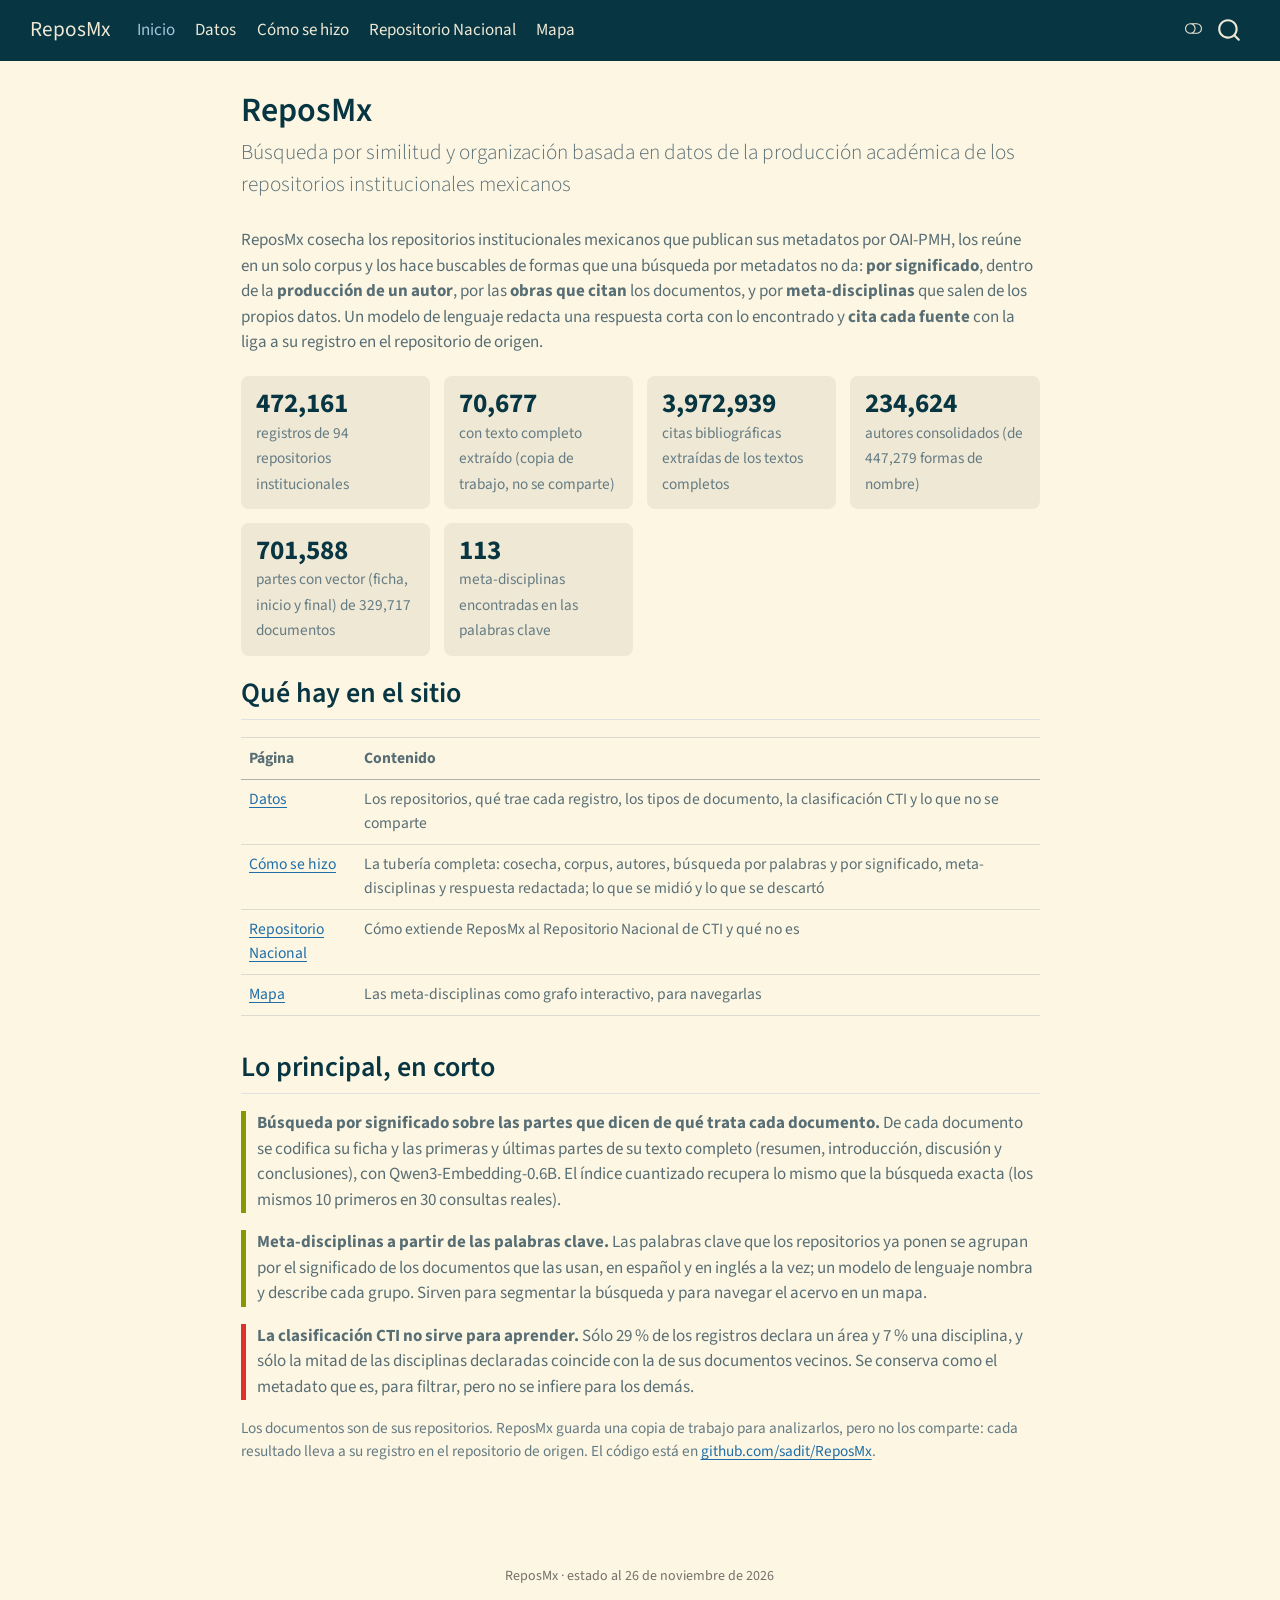
==== commit 48f4ce5b: "El sitio no liga al demo" ====
--- a/index.html
+++ b/index.html
@@ -278,12 +278,6 @@
 <span class="menu-text">Mapa</span></a>
   </li>  
 </ul>
-            <ul class="navbar-nav navbar-nav-scroll ms-auto">
-  <li class="nav-item">
-    <a class="nav-link" href="https://github.com/sadit/ReposMx/tree/master/web"> 
-<span class="menu-text">Demo</span></a>
-  </li>  
-</ul>
           </div> <!-- /navcollapse -->
             <div class="quarto-navbar-tools">
   <a href="" class="quarto-color-scheme-toggle quarto-navigation-tool  px-1" onclick="window.quartoToggleColorScheme(); return false;" title="Alternar modo oscuro"><i class="bi"></i></a>
@@ -365,11 +359,7 @@
 </tr>
 <tr class="even">
 <td><a href="./mapa.html">Mapa</a></td>
-<td>Las meta-disciplinas como grafo interactivo, para navegarlas y buscar dentro de una</td>
-</tr>
-<tr class="odd">
-<td><a href="https://github.com/sadit/ReposMx/tree/master/web">Demo</a></td>
-<td>Búsqueda en documentos, autores y referencias, con respuesta redactada</td>
+<td>Las meta-disciplinas como grafo interactivo, para navegarlas</td>
 </tr>
 </tbody>
 </table>
